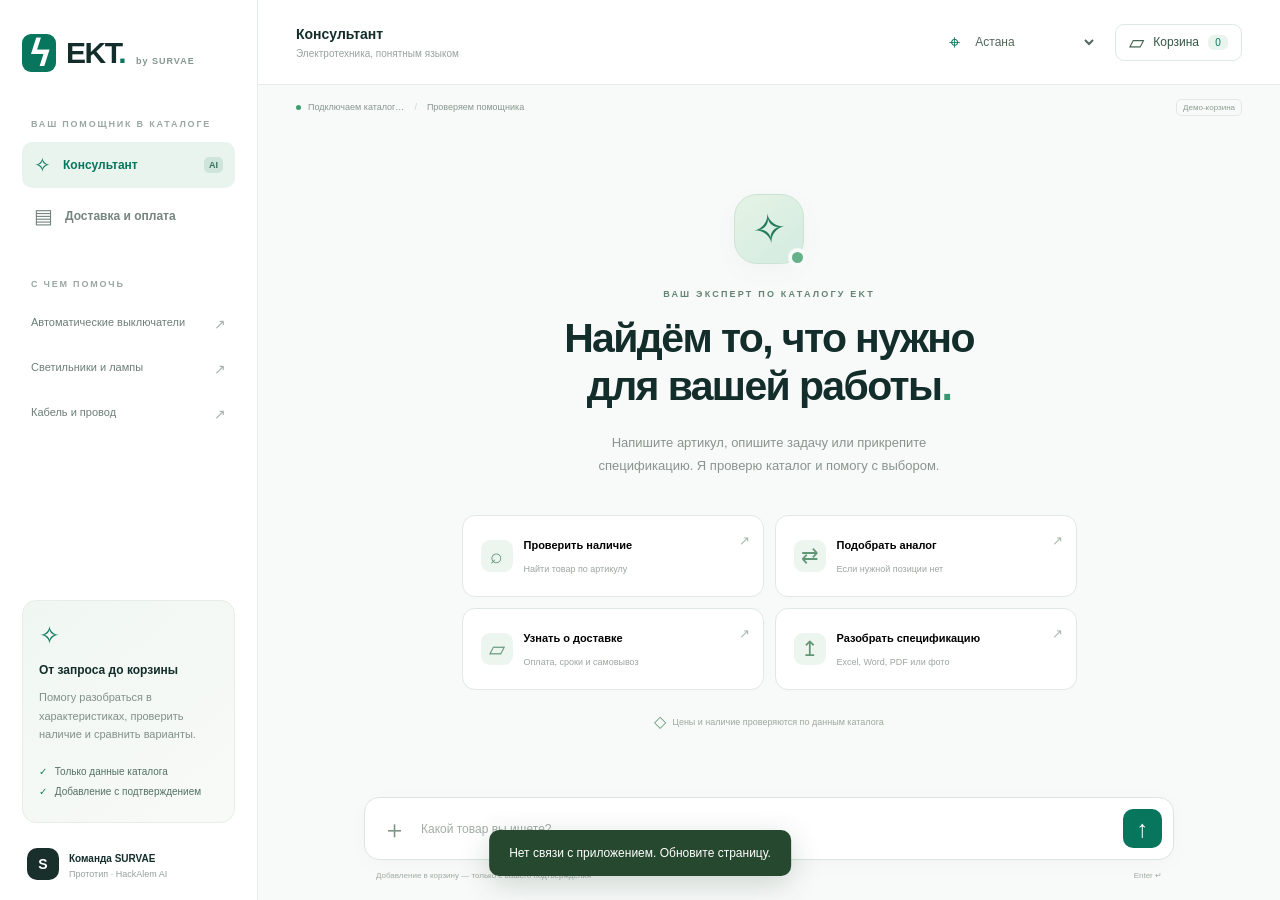
==== static/index.html @ 732bebae "Build initial EKT assistant with catalog retrieval and confirmed cart" ====
<!doctype html>
<html lang="ru">
<head><meta charset="utf-8"><meta name="viewport" content="width=device-width,initial-scale=1"><title>EKT Ассистент · SURVAE</title><link rel="stylesheet" href="/static/style.css"><link rel="icon" href="/static/favicon.svg" type="image/svg+xml"></head>
<body>
<aside class="sidebar">
  <a class="brand" href="/" aria-label="EKT Ассистент, главная"><span class="brand-icon">ϟ</span><span>EKT<span class="brand-dot">.</span></span><span class="brand-by">by SURVAE</span></a>
  <div class="sidebar-label">ВАШ ПОМОЩНИК В КАТАЛОГЕ</div>
  <button class="nav-item active" id="new-chat"><span class="nav-icon">✧</span>Консультант<span class="nav-badge">AI</span></button>
  <button class="nav-item" data-prompt="Какие условия доставки?"><span class="nav-icon">▤</span>Доставка и оплата</button>
  <div class="sidebar-label second-label">С ЧЕМ ПОМОЧЬ</div>
  <button class="side-prompt" data-prompt="Помоги подобрать автоматический выключатель">Автоматические выключатели <span>↗</span></button>
  <button class="side-prompt" data-prompt="Нужна светодиодная лампа">Светильники и лампы <span>↗</span></button>
  <button class="side-prompt" data-prompt="Нужен медный кабель">Кабель и провод <span>↗</span></button>
  <div class="assurance"><span class="small-spark">✧</span><h3>От запроса до корзины</h3><p>Помогу разобраться в характеристиках, проверить наличие и сравнить варианты.</p><div class="assurance-line"><span>✓</span> Только данные каталога</div><div class="assurance-line"><span>✓</span> Добавление с подтверждением</div></div>
  <div class="sidebar-bottom"><span class="team-mark">S</span><div><strong>Команда SURVAE</strong><small>Прототип · HackAlem AI</small></div></div>
</aside>
<main class="workspace">
  <header class="topbar"><div class="page-title"><span class="mobile-logo">ϟ</span><span>Консультант <small>Электротехника, понятным языком</small></span></div><div class="top-actions"><label class="city-select"><span aria-hidden="true">⌖</span><select id="city" aria-label="Город наличия"><option>Астана</option><option>Алматы</option><option>Шымкент</option><option>Караганда</option><option>Атырау</option><option>Актау</option><option>Тараз</option><option>Усть-Каменогорск</option><option>Талдыкорган</option></select></label><button id="open-cart" class="cart-button"><span aria-hidden="true">▱</span><span class="cart-label">Корзина</span><span id="cart-count">0</span></button></div></header>
  <div class="connection-bar"><div><i id="status-dot"></i><span id="catalog-status">Подключаем каталог…</span><span class="bar-divider">/</span><span id="ai-status">Проверяем помощника</span></div><a href="/setup" id="setup-link" hidden>Подключить AI ↗</a><span class="demo-cart-label">Демо-корзина</span></div>
  <section id="conversation" class="conversation" aria-label="Диалог с консультантом" aria-live="polite">
    <div id="welcome" class="welcome">
      <div class="hero-symbol"><span>✧</span><i></i></div>
      <div class="eyebrow">ВАШ ЭКСПЕРТ ПО КАТАЛОГУ EKT</div>
      <h1>Найдём то, что нужно<br>для вашей работы<span>.</span></h1>
      <p class="hero-subtitle">Напишите артикул, опишите задачу или прикрепите<br class="desktop-br"> спецификацию. Я проверю каталог и помогу с выбором.</p>
      <div class="suggestions">
        <button data-suggestion="stock"><span class="tile-icon">⌕</span><strong>Проверить наличие</strong><small id="stock-example">Найти товар по артикулу</small><span class="tile-arrow">↗</span></button>
        <button data-suggestion="analog"><span class="tile-icon">⇄</span><strong>Подобрать аналог</strong><small>Если нужной позиции нет</small><span class="tile-arrow">↗</span></button>
        <button data-prompt="Какие условия доставки в Астану?"><span class="tile-icon">▱</span><strong>Узнать о доставке</strong><small>Оплата, сроки и самовывоз</small><span class="tile-arrow">↗</span></button>
        <button id="upload-tile"><span class="tile-icon">↥</span><strong>Разобрать спецификацию</strong><small>Excel, Word, PDF или фото</small><span class="tile-arrow">↗</span></button>
      </div>
      <div class="welcome-foot"><span class="tiny-shield">◇</span> Цены и наличие проверяются по данным каталога</div>
    </div>
    <div id="messages" class="messages"></div>
  </section>
  <footer class="composer-area"><div id="attachment-pill" class="attachment-pill" hidden></div><form id="chat-form" class="composer"><button type="button" id="attach-button" class="attach-button" aria-label="Прикрепить файл">＋</button><textarea id="message-input" rows="1" placeholder="Какой товар вы ищете?" aria-label="Ваш вопрос" maxlength="4000"></textarea><button type="submit" id="send-button" class="send-button" aria-label="Отправить сообщение">↑</button></form><div class="composer-note"><span>Добавление в корзину — только с вашего подтверждения</span><span>Enter ↵</span></div><input type="file" id="file-input" accept=".pdf,.docx,.xlsx,.xls,.jpg,.jpeg,.png,.txt,.csv" hidden></footer>
</main>
<div class="drawer-backdrop" id="drawer-backdrop" hidden></div>
<aside id="cart-drawer" class="cart-drawer" role="dialog" aria-modal="true" aria-labelledby="cart-title" hidden><div class="drawer-header"><div><span class="eyebrow">ВАШ ВЫБОР</span><h2 id="cart-title">Корзина</h2></div><button id="close-cart" class="icon-button" aria-label="Закрыть корзину">×</button></div><div class="cart-notice">Демонстрационная корзина · заказы на ekt.kz не оформляются</div><div id="cart-items" class="cart-items"></div><div class="cart-bottom"><div class="cart-total"><span>Итого</span><strong id="cart-total">0 ₸</strong></div><p>Наличие и цена повторно проверяются при добавлении.</p><button id="clear-cart" class="secondary-button">Очистить корзину</button><a href="/cart" class="cart-permalink">Прямая ссылка на эту корзину ↗</a></div></aside>
<div id="toast" class="toast" role="status" hidden></div>
<script src="/static/app.js" defer></script>
</body></html>
---- static/style.css ----
@import url('/static/base.css');
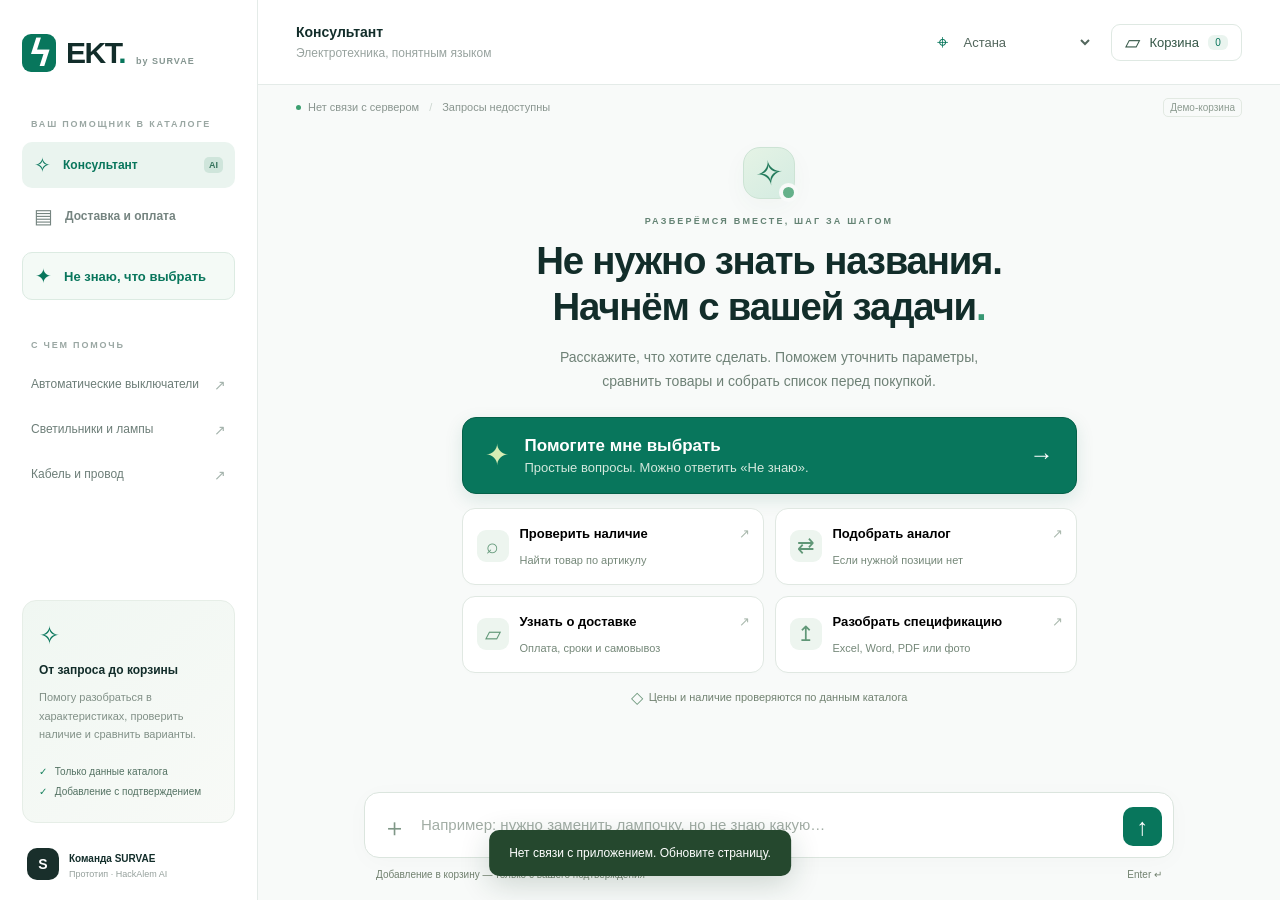
==== commit b38dd2d2: "feat(frontend): expose beginner selection and shortlist controls" ====
--- a/static/index.html
+++ b/static/index.html
@@ -7,7 +7,7 @@
   <div class="sidebar-label">ВАШ ПОМОЩНИК В КАТАЛОГЕ</div>
   <button class="nav-item active" id="new-chat"><span class="nav-icon">✧</span>Консультант<span class="nav-badge">AI</span></button>
   <button class="nav-item" data-prompt="Какие условия доставки?"><span class="nav-icon">▤</span>Доставка и оплата</button>
-  <div class="sidebar-label second-label">С ЧЕМ ПОМОЧЬ</div>
+  <button class="nav-item beginner-nav" data-start-guide><span class="nav-icon">✦</span>Не знаю, что выбрать</button><div class="sidebar-label second-label">С ЧЕМ ПОМОЧЬ</div>
   <button class="side-prompt" data-prompt="Помоги подобрать автоматический выключатель">Автоматические выключатели <span>↗</span></button>
   <button class="side-prompt" data-prompt="Нужна светодиодная лампа">Светильники и лампы <span>↗</span></button>
   <button class="side-prompt" data-prompt="Нужен медный кабель">Кабель и провод <span>↗</span></button>
@@ -20,10 +20,10 @@
   <section id="conversation" class="conversation" aria-label="Диалог с консультантом" aria-live="polite">
     <div id="welcome" class="welcome">
       <div class="hero-symbol"><span>✧</span><i></i></div>
-      <div class="eyebrow">ВАШ ЭКСПЕРТ ПО КАТАЛОГУ EKT</div>
-      <h1>Найдём то, что нужно<br>для вашей работы<span>.</span></h1>
-      <p class="hero-subtitle">Напишите артикул, опишите задачу или прикрепите<br class="desktop-br"> спецификацию. Я проверю каталог и помогу с выбором.</p>
-      <div class="suggestions">
+      <div class="eyebrow">РАЗБЕРЁМСЯ ВМЕСТЕ, ШАГ ЗА ШАГОМ</div>
+      <h1>Не нужно знать названия.<br>Начнём с вашей задачи<span>.</span></h1>
+      <p class="hero-subtitle">Расскажите, что хотите сделать. Поможем уточнить параметры,<br class="desktop-br"> сравнить товары и собрать список перед покупкой.</p>
+      <button class="beginner-hero" data-start-guide><span>✦</span><span><strong>Помогите мне выбрать</strong><small>Простые вопросы. Можно ответить «Не знаю».</small></span><b>→</b></button><div class="suggestions">
         <button data-suggestion="stock"><span class="tile-icon">⌕</span><strong>Проверить наличие</strong><small id="stock-example">Найти товар по артикулу</small><span class="tile-arrow">↗</span></button>
         <button data-suggestion="analog"><span class="tile-icon">⇄</span><strong>Подобрать аналог</strong><small>Если нужной позиции нет</small><span class="tile-arrow">↗</span></button>
         <button data-prompt="Какие условия доставки в Астану?"><span class="tile-icon">▱</span><strong>Узнать о доставке</strong><small>Оплата, сроки и самовывоз</small><span class="tile-arrow">↗</span></button>
@@ -33,10 +33,10 @@
     </div>
     <div id="messages" class="messages"></div>
   </section>
-  <footer class="composer-area"><div id="attachment-pill" class="attachment-pill" hidden></div><form id="chat-form" class="composer"><button type="button" id="attach-button" class="attach-button" aria-label="Прикрепить файл">＋</button><textarea id="message-input" rows="1" placeholder="Какой товар вы ищете?" aria-label="Ваш вопрос" maxlength="4000"></textarea><button type="submit" id="send-button" class="send-button" aria-label="Отправить сообщение">↑</button></form><div class="composer-note"><span>Добавление в корзину — только с вашего подтверждения</span><span>Enter ↵</span></div><input type="file" id="file-input" accept=".pdf,.docx,.xlsx,.xls,.jpg,.jpeg,.png,.txt,.csv" hidden></footer>
+  <footer class="composer-area"><section id="selection-bar" class="selection-bar" hidden aria-label="Ваш список покупок"><button id="show-selection" type="button"><span>Ваш список</span><strong id="selection-count">0 позиций</strong></button><span id="selection-total"></span><button id="prepare-selection" class="primary-button" type="button">Проверить набор →</button></section><div id="attachment-pill" class="attachment-pill" hidden></div><form id="chat-form" class="composer"><button type="button" id="attach-button" class="attach-button" aria-label="Прикрепить файл">＋</button><textarea id="message-input" rows="1" placeholder="Например: нужно заменить лампочку, но не знаю какую…" aria-label="Ваш вопрос" maxlength="4000"></textarea><button type="submit" id="send-button" class="send-button" aria-label="Отправить сообщение">↑</button></form><div class="composer-note"><span>Добавление в корзину — только с вашего подтверждения</span><span>Enter ↵</span></div><input type="file" id="file-input" accept=".pdf,.docx,.xlsx,.xls,.jpg,.jpeg,.png,.txt,.csv" hidden></footer>
 </main>
 <div class="drawer-backdrop" id="drawer-backdrop" hidden></div>
 <aside id="cart-drawer" class="cart-drawer" role="dialog" aria-modal="true" aria-labelledby="cart-title" hidden><div class="drawer-header"><div><span class="eyebrow">ВАШ ВЫБОР</span><h2 id="cart-title">Корзина</h2></div><button id="close-cart" class="icon-button" aria-label="Закрыть корзину">×</button></div><div class="cart-notice">Демонстрационная корзина · заказы на ekt.kz не оформляются</div><div id="cart-items" class="cart-items"></div><div class="cart-bottom"><div class="cart-total"><span>Итого</span><strong id="cart-total">0 ₸</strong></div><p>Наличие и цена повторно проверяются при добавлении.</p><button id="clear-cart" class="secondary-button">Очистить корзину</button><a href="/cart" class="cart-permalink">Прямая ссылка на эту корзину ↗</a></div></aside>
-<div id="toast" class="toast" role="status" hidden></div>
-<script src="/static/app.js" defer></script>
+<dialog id="selection-dialog" aria-labelledby="selection-title"><div class="selection-heading"><div><span class="eyebrow">ЕЩЁ НЕ В КОРЗИНЕ</span><h2 id="selection-title">Ваш список покупок</h2></div><button type="button" id="close-selection" class="icon-button" aria-label="Закрыть список">×</button></div><p>Измените количество или уберите лишнее. Цены и остатки проверит сервер перед подтверждением.</p><div id="selection-items"></div><button id="prepare-selection-dialog" type="button" class="primary-button">Проверить весь набор</button></dialog><div id="toast" class="toast" role="status" hidden></div>
+<script src="/static/app.js" defer></script><script src="/static/guide.js" defer></script>
 </body></html>
--- a/static/style.css
+++ b/static/style.css
@@ -1 +1,27 @@
 @import url('/static/base.css');
+/* Keep the four entry points visible on typical laptop screens. */
+@media (min-width: 801px) and (max-height: 780px) {
+  .welcome { margin-top: 10px; }
+  .hero-symbol { width: 50px; height: 50px; border-radius: 17px; margin-bottom: 15px; }
+  .hero-symbol span { font-size: 32px; }
+  .welcome h1 { font-size: 34px; margin: 12px 0 14px; }
+  .suggestions { margin: 20px auto 14px; }
+  .suggestions button { min-height: 70px; padding: 14px 18px; }
+  .sidebar { padding-top: 26px; }
+  .sidebar-label { margin-top: 30px; }
+  .assurance { padding: 13px 15px; }
+  .assurance p { margin-bottom: 10px; }
+  .sidebar-bottom { margin-top: 15px; }
+}
+
+/* Frontend-only: clearer entry point, readable chat and a reviewable shopping list. */
+:root{--muted:#60746c;--green:#08765c}
+.beginner-nav{border:1px solid #dcebe2;color:var(--green);margin-top:8px;background:#f4faf6;font-size:13px}
+.welcome{margin-top:18px}.hero-symbol{width:52px;height:52px;border-radius:17px;margin-bottom:17px}.hero-symbol span{font-size:34px}.welcome h1{font-size:clamp(28px,3vw,39px);line-height:1.2;letter-spacing:-1.2px;margin:12px 0 16px}.hero-subtitle{font-size:14px;color:#6e8176;line-height:1.7}
+.beginner-hero{display:flex;align-items:center;gap:16px;width:100%;max-width:615px;margin:23px auto 0;background:#08765c;color:white;border:1px solid #056149;border-radius:14px;padding:18px 22px;text-align:left;box-shadow:0 6px 18px #0c6a5020}.beginner-hero:hover{background:#065e49}.beginner-hero>span:first-child{font-size:29px;color:#d8edb4}.beginner-hero strong{display:block;font-size:17px;font-weight:650}.beginner-hero small{display:block;font-size:13px;color:#d4e8dd;margin-top:4px}.beginner-hero b{margin-left:auto;font-size:24px;font-weight:400}.suggestions{margin:14px auto 15px}.suggestions button{min-height:77px;padding:14px}.suggestions strong{font-size:13px}.suggestions small{font-size:11px;color:#758879}.welcome-foot{font-size:11px;color:#718271}
+.connection-bar{font-size:11px}.demo-cart-label{font-size:10px}.connection-bar a{font-size:11px}.side-prompt{font-size:12px}.page-title small{font-size:12px}.city-select select{font-size:13px}.cart-button{font-size:13px}.composer textarea{font-size:15px}.composer-note{font-size:10px;color:#71816f}.assistant-label{font-size:12px}.message-text,.user-bubble{font-size:15px;line-height:1.75}.engine-note{font-size:12px;line-height:1.6}.sku{font-size:11px}.product-card h3{font-size:14px;line-height:1.5}.product-attributes{font-size:12px}.attribute-row span{color:#6c7c69}.stock-line{font-size:12px;line-height:1.5}.card-warning,.card-reason{font-size:12px}.card-links a,.certificate-missing{font-size:11px}.price small{font-size:10px}.qty{width:66px;font-size:14px;min-height:39px}.add-button{font-size:12px;min-height:39px}.product-footer{flex-wrap:wrap}.price{font-size:21px}.product-add{margin-left:auto}.proposal h3{font-size:17px}.proposal-line{font-size:14px}.proposal-total{font-size:16px}.proposal-city,.proposal-note{font-size:12px}.primary-button,.secondary-button{font-size:14px;min-height:42px}.section-caption{font-size:14px}.cart-link{font-size:14px}.sources{font-size:12px;flex-wrap:wrap}.error-message{font-size:14px}.cart-line h3{font-size:15px}.cart-line-details{font-size:14px}.cart-notice,.cart-bottom>p,.cart-permalink{font-size:12px}.remove-item{font-size:12px;padding:10px;min-height:36px}.thinking{font-size:14px}
+.guide-message{background:white;border:1px solid #dce8e0;border-radius:16px;padding:23px;box-shadow:0 3px 14px #17372d03}.guide-message>.message-text:empty{display:none}.guide-progress{font-size:11px;letter-spacing:1.2px;color:#738d7c;margin:13px 0}.guide-title{font-size:24px;line-height:1.3;letter-spacing:-.5px;margin:10px 0}.guide-description{font-size:14px;line-height:1.7;color:#6e8275;margin:8px 0 18px}.guide-choices,.response-actions{display:flex;flex-wrap:wrap;gap:9px;margin-top:16px}.guide-choice{border:1px solid #d0e3d6;border-radius:9px;background:#f3f8f4;color:#275f43;padding:11px 15px;font-size:14px;line-height:1.5;text-align:left;min-height:44px}.guide-choice:hover{background:#e4f1e7;border-color:#8abc9d}.guide-choice:disabled{opacity:.55}.guide-start-options{display:grid;grid-template-columns:1fr 1fr;gap:10px;margin-top:16px}.guide-note{font-size:12px;line-height:1.7;color:#6b8070;background:#f0f6f1;border-radius:8px;padding:12px;margin-top:14px}.guide-input-label{display:block;font-size:14px;font-weight:600;margin:16px 0}.guide-number{display:block;width:180px;max-width:100%;padding:12px;margin-top:8px;font-size:18px;color:var(--dark);background:white;border:1px solid #adcbbb;border-radius:9px}.guide-message>.guide-choice{margin:10px 8px 0 0}.response-actions .guide-choice{font-size:12px;min-height:36px;padding:8px 11px}
+.selection-bar{max-width:810px;display:flex;align-items:center;gap:15px;margin:0 auto 10px;padding:10px 13px;background:#e6f1e9;border:1px solid #c3dbca;border-radius:12px}.selection-bar>#show-selection{background:none;border:0;text-align:left;color:#2c6949}.selection-bar>#show-selection span{font-size:11px;display:block}.selection-bar>#show-selection strong{font-size:14px}.selection-bar>#selection-total{font-size:17px;font-weight:650;margin-left:auto;white-space:nowrap}.selection-bar>.primary-button{font-size:12px;min-height:38px}.selection-heading{display:flex;align-items:center;justify-content:space-between;gap:15px}.selection-heading h2{font-size:25px;margin:9px 0}.selection-item{padding:17px 0;border-top:1px solid #e0e9e2}.selection-item strong{font-size:15px}.selection-detail{font-size:12px;color:#6b8171;line-height:1.6}.selection-item .remove-item{margin-left:10px}#selection-dialog{border:1px solid #d7e5db;border-radius:18px;padding:28px;width:min(560px,calc(100% - 28px));max-height:85dvh;color:var(--dark)}#selection-dialog::backdrop{background:#102a2866;backdrop-filter:blur(3px)}#selection-dialog>p{font-size:14px;line-height:1.7;color:#6e8275}#selection-dialog>.primary-button{width:100%;margin-top:16px}#selection-items{max-height:48dvh;overflow:auto}
+@media(min-width:801px) and (max-height:780px){.welcome{margin-top:6px}.hero-symbol{display:none}.welcome h1{font-size:32px}.beginner-hero{padding:13px 18px;margin-top:15px}.suggestions{margin-top:12px}.suggestions button{min-height:67px}.sidebar-label{margin-top:28px}.assurance{padding:12px}.assurance h3{margin-top:6px}}
+@media(max-width:800px){.guide-start-options{grid-template-columns:1fr 1fr}.hero-symbol{margin-bottom:15px}.welcome{margin-top:18px}.welcome h1{font-size:32px}.composer textarea{font-size:16px}}
+@media(max-width:520px){.beginner-hero{padding:15px;margin-top:20px;gap:10px}.beginner-hero strong{font-size:16px}.beginner-hero small{font-size:12px}.welcome h1{font-size:29px}.hero-subtitle{font-size:14px}.suggestions button{min-height:119px;padding:12px}.suggestions strong{font-size:12px}.suggestions small{font-size:11px}.connection-bar{font-size:10px}.page-title small{font-size:10px}.city-select select{font-size:12px}.guide-message{padding:18px}.guide-title{font-size:22px}.guide-start-options{grid-template-columns:1fr}.guide-choice{width:100%;font-size:14px}.response-actions .guide-choice{width:auto}.selection-bar{gap:7px;padding:9px}.selection-bar>#selection-total{font-size:14px}.selection-bar>.primary-button{font-size:11px;padding:8px}.selection-bar>#show-selection strong{font-size:12px}.product-footer{flex-wrap:wrap}.message-text,.user-bubble{font-size:15px}.product-card h3{font-size:14px}.composer-note{font-size:9px}.product-add{gap:8px}.proposal-line{flex-direction:column;gap:3px}.proposal-line span:first-child{max-width:100%}.welcome-foot{font-size:10px}#selection-dialog{padding:20px}}
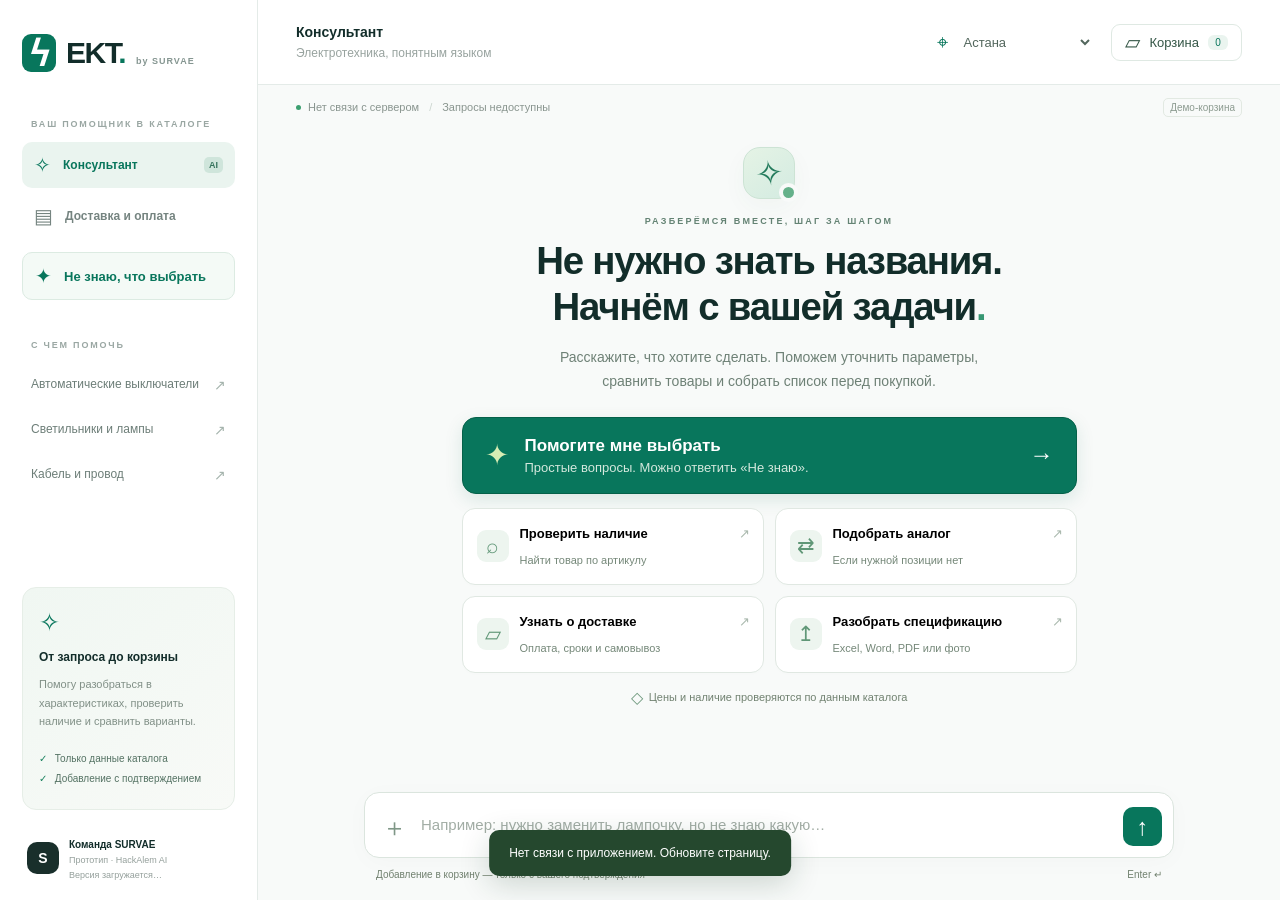
==== commit 23f90209: "Integrate backend and guided frontend; verify shared team workflow" ====
--- a/static/index.html
+++ b/static/index.html
@@ -1,6 +1,6 @@
 <!doctype html>
 <html lang="ru">
-<head><meta charset="utf-8"><meta name="viewport" content="width=device-width,initial-scale=1"><title>EKT Ассистент · SURVAE</title><link rel="stylesheet" href="/static/style.css"><link rel="icon" href="/static/favicon.svg" type="image/svg+xml"></head>
+<head><meta charset="utf-8"><meta name="viewport" content="width=device-width,initial-scale=1"><title>EKT Ассистент · SURVAE</title><link rel="stylesheet" href="/static/style.css"><link rel="stylesheet" href="/static/integration.css"><link rel="icon" href="/static/favicon.svg" type="image/svg+xml"></head>
 <body>
 <aside class="sidebar">
   <a class="brand" href="/" aria-label="EKT Ассистент, главная"><span class="brand-icon">ϟ</span><span>EKT<span class="brand-dot">.</span></span><span class="brand-by">by SURVAE</span></a>
@@ -12,7 +12,7 @@
   <button class="side-prompt" data-prompt="Нужна светодиодная лампа">Светильники и лампы <span>↗</span></button>
   <button class="side-prompt" data-prompt="Нужен медный кабель">Кабель и провод <span>↗</span></button>
   <div class="assurance"><span class="small-spark">✧</span><h3>От запроса до корзины</h3><p>Помогу разобраться в характеристиках, проверить наличие и сравнить варианты.</p><div class="assurance-line"><span>✓</span> Только данные каталога</div><div class="assurance-line"><span>✓</span> Добавление с подтверждением</div></div>
-  <div class="sidebar-bottom"><span class="team-mark">S</span><div><strong>Команда SURVAE</strong><small>Прототип · HackAlem AI</small></div></div>
+  <div class="sidebar-bottom"><span class="team-mark">S</span><div><strong>Команда SURVAE</strong><small>Прототип · HackAlem AI</small><small id="build-version">Версия загружается…</small></div></div>
 </aside>
 <main class="workspace">
   <header class="topbar"><div class="page-title"><span class="mobile-logo">ϟ</span><span>Консультант <small>Электротехника, понятным языком</small></span></div><div class="top-actions"><label class="city-select"><span aria-hidden="true">⌖</span><select id="city" aria-label="Город наличия"><option>Астана</option><option>Алматы</option><option>Шымкент</option><option>Караганда</option><option>Атырау</option><option>Актау</option><option>Тараз</option><option>Усть-Каменогорск</option><option>Талдыкорган</option></select></label><button id="open-cart" class="cart-button"><span aria-hidden="true">▱</span><span class="cart-label">Корзина</span><span id="cart-count">0</span></button></div></header>
--- a/static/integration.css
+++ b/static/integration.css
@@ -0,0 +1,8 @@
+.kit-summary { margin: 18px 0; padding: 18px; border: 1px solid #d7e5db; border-radius: 14px; background: #f6faf7; overflow-wrap: anywhere; }
+.kit-summary h3 { margin: 0 0 12px; font-size: 17px; }
+.kit-purpose { padding: 10px 0; border-bottom: 1px solid #e0e9e2; }
+.kit-purpose strong { font-size: 14px; }
+.kit-purpose p, .kit-check { margin: 7px 0; font-size: 13px; line-height: 1.6; }
+.kit-check { color: #28633c; }
+.server-choices { margin: 16px 0; }
+#build-version { display: block; margin-top: 5px; font-variant-numeric: tabular-nums; }
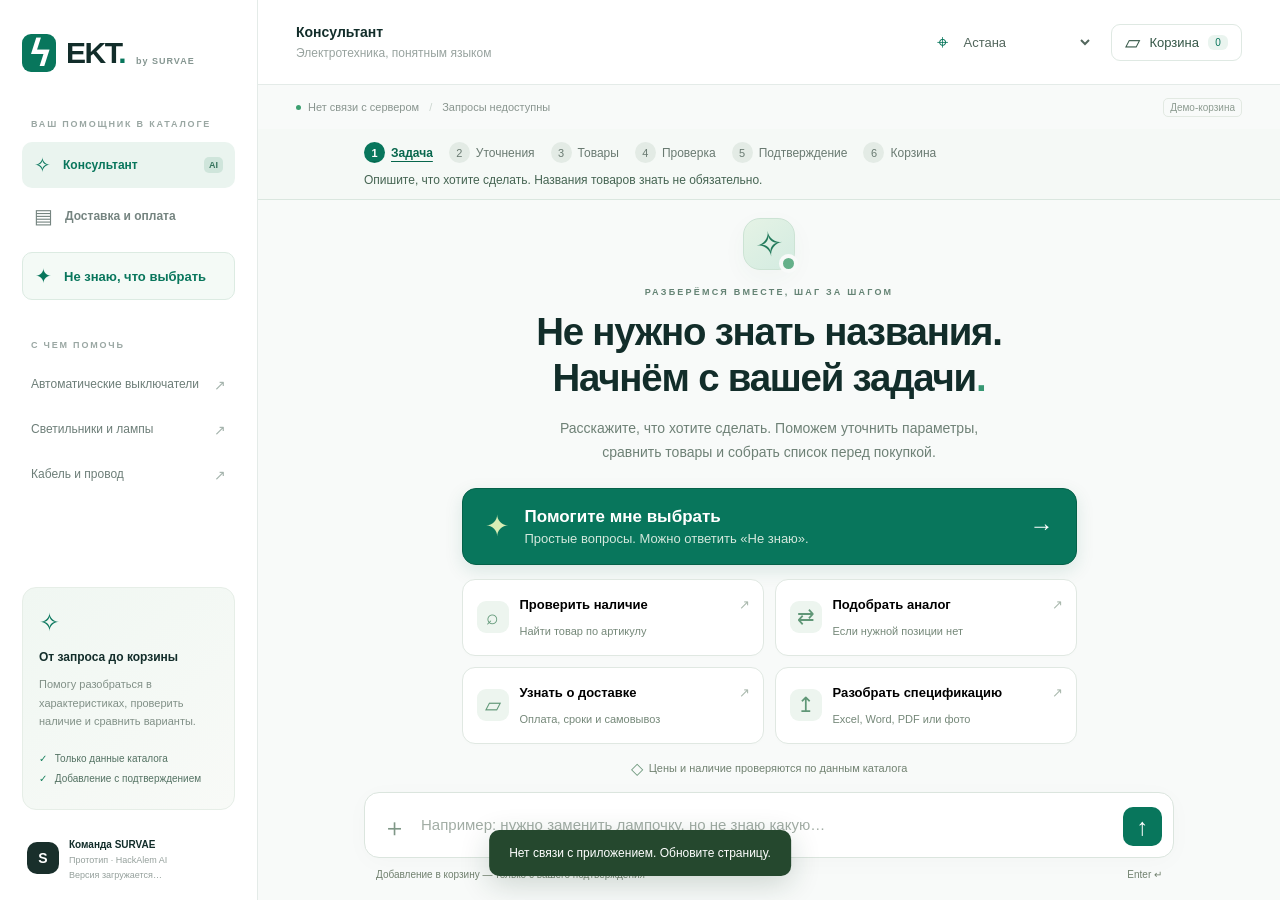
==== commit 4d7d2779: "feat(frontend): guide novice shopping and protect proposal confirmation" ====
--- a/static/index.html
+++ b/static/index.html
@@ -16,7 +16,8 @@
 </aside>
 <main class="workspace">
   <header class="topbar"><div class="page-title"><span class="mobile-logo">ϟ</span><span>Консультант <small>Электротехника, понятным языком</small></span></div><div class="top-actions"><label class="city-select"><span aria-hidden="true">⌖</span><select id="city" aria-label="Город наличия"><option>Астана</option><option>Алматы</option><option>Шымкент</option><option>Караганда</option><option>Атырау</option><option>Актау</option><option>Тараз</option><option>Усть-Каменогорск</option><option>Талдыкорган</option></select></label><button id="open-cart" class="cart-button"><span aria-hidden="true">▱</span><span class="cart-label">Корзина</span><span id="cart-count">0</span></button></div></header>
-  <div class="connection-bar"><div><i id="status-dot"></i><span id="catalog-status">Подключаем каталог…</span><span class="bar-divider">/</span><span id="ai-status">Проверяем помощника</span></div><a href="/setup" id="setup-link" hidden>Подключить AI ↗</a><span class="demo-cart-label">Демо-корзина</span></div>
+  <div class="connection-bar"><div><i id="status-dot"></i><span id="catalog-status">Подключаем каталог…</span><span class="bar-divider">/</span><span id="ai-status">Проверяем помощника</span></div><a href="/setup" id="setup-link" hidden>Подключить AI ↗</a><span class="demo-cart-label">Демо-корзина</span><span id="mobile-build-version" class="mobile-build-version"></span></div>
+  <section class="shopping-flow" aria-label="Путь к покупке"><ol id="flow-steps"></ol><p id="flow-hint" role="status">Опишите, что хотите сделать. Названия товаров знать не обязательно.</p></section>
   <section id="conversation" class="conversation" aria-label="Диалог с консультантом" aria-live="polite">
     <div id="welcome" class="welcome">
       <div class="hero-symbol"><span>✧</span><i></i></div>
@@ -38,5 +39,5 @@
 <div class="drawer-backdrop" id="drawer-backdrop" hidden></div>
 <aside id="cart-drawer" class="cart-drawer" role="dialog" aria-modal="true" aria-labelledby="cart-title" hidden><div class="drawer-header"><div><span class="eyebrow">ВАШ ВЫБОР</span><h2 id="cart-title">Корзина</h2></div><button id="close-cart" class="icon-button" aria-label="Закрыть корзину">×</button></div><div class="cart-notice">Демонстрационная корзина · заказы на ekt.kz не оформляются</div><div id="cart-items" class="cart-items"></div><div class="cart-bottom"><div class="cart-total"><span>Итого</span><strong id="cart-total">0 ₸</strong></div><p>Наличие и цена повторно проверяются при добавлении.</p><button id="clear-cart" class="secondary-button">Очистить корзину</button><a href="/cart" class="cart-permalink">Прямая ссылка на эту корзину ↗</a></div></aside>
 <dialog id="selection-dialog" aria-labelledby="selection-title"><div class="selection-heading"><div><span class="eyebrow">ЕЩЁ НЕ В КОРЗИНЕ</span><h2 id="selection-title">Ваш список покупок</h2></div><button type="button" id="close-selection" class="icon-button" aria-label="Закрыть список">×</button></div><p>Измените количество или уберите лишнее. Цены и остатки проверит сервер перед подтверждением.</p><div id="selection-items"></div><button id="prepare-selection-dialog" type="button" class="primary-button">Проверить весь набор</button></dialog><div id="toast" class="toast" role="status" hidden></div>
-<script src="/static/app.js" defer></script><script src="/static/guide.js" defer></script>
+<script src="/static/flow.js" defer></script><script src="/static/app.js" defer></script><script src="/static/guide.js" defer></script>
 </body></html>
--- a/static/style.css
+++ b/static/style.css
@@ -25,3 +25,8 @@
 @media(min-width:801px) and (max-height:780px){.welcome{margin-top:6px}.hero-symbol{display:none}.welcome h1{font-size:32px}.beginner-hero{padding:13px 18px;margin-top:15px}.suggestions{margin-top:12px}.suggestions button{min-height:67px}.sidebar-label{margin-top:28px}.assurance{padding:12px}.assurance h3{margin-top:6px}}
 @media(max-width:800px){.guide-start-options{grid-template-columns:1fr 1fr}.hero-symbol{margin-bottom:15px}.welcome{margin-top:18px}.welcome h1{font-size:32px}.composer textarea{font-size:16px}}
 @media(max-width:520px){.beginner-hero{padding:15px;margin-top:20px;gap:10px}.beginner-hero strong{font-size:16px}.beginner-hero small{font-size:12px}.welcome h1{font-size:29px}.hero-subtitle{font-size:14px}.suggestions button{min-height:119px;padding:12px}.suggestions strong{font-size:12px}.suggestions small{font-size:11px}.connection-bar{font-size:10px}.page-title small{font-size:10px}.city-select select{font-size:12px}.guide-message{padding:18px}.guide-title{font-size:22px}.guide-start-options{grid-template-columns:1fr}.guide-choice{width:100%;font-size:14px}.response-actions .guide-choice{width:auto}.selection-bar{gap:7px;padding:9px}.selection-bar>#selection-total{font-size:14px}.selection-bar>.primary-button{font-size:11px;padding:8px}.selection-bar>#show-selection strong{font-size:12px}.product-footer{flex-wrap:wrap}.message-text,.user-bubble{font-size:15px}.product-card h3{font-size:14px}.composer-note{font-size:9px}.product-add{gap:8px}.proposal-line{flex-direction:column;gap:3px}.proposal-line span:first-child{max-width:100%}.welcome-foot{font-size:10px}#selection-dialog{padding:20px}}
+/* FE-01: visible journey and review states; server remains the source of facts. */
+.shopping-flow{padding:13px 30px 10px;border-bottom:1px solid #dae7df;background:#f5f9f6;flex-shrink:0}.shopping-flow ol{display:flex;gap:16px;list-style:none;margin:0;padding:0;max-width:810px;margin-inline:auto}.shopping-flow li{display:flex;align-items:center;gap:6px;color:#697a71;font-size:12px}.shopping-flow li>span{display:grid;place-items:center;width:21px;height:21px;border-radius:50%;background:#e3ebe5;font-size:11px;flex-shrink:0}.shopping-flow li.current{font-weight:700;color:#07664c}.shopping-flow li.current>span{background:#08765c;color:#fff}.shopping-flow li.done>span{background:#d3e8da;color:#245a3d}.shopping-flow p{max-width:810px;margin:8px auto 0;font-size:12px;line-height:1.5;color:#456452}.kit-summary{border:1px solid #cbded1;border-radius:14px;padding:18px;background:#f5faf6;margin:16px 0}.kit-summary h3{margin-top:0;font-size:18px}.kit-summary h4{font-size:14px;margin-bottom:8px}.kit-purpose{padding:12px 0;border-bottom:1px solid #dce7df}.kit-purpose p,.kit-check{font-size:13px;line-height:1.6}.kit-purpose strong{font-size:14px}.error-message p{font-size:12px;line-height:1.6;margin-bottom:0}.proposal button:disabled{opacity:.55;cursor:not-allowed}.proposal-note{line-height:1.6}.product-card,.message,.kit-summary{overflow-wrap:anywhere}.shopping-flow li.current{text-decoration:underline;text-underline-offset:4px}
+@media(max-width:600px){.shopping-flow{padding:9px 16px}.shopping-flow ol{display:grid;grid-template-columns:repeat(3,minmax(0,1fr));gap:7px 5px}.shopping-flow li{font-size:10px;gap:4px}.shopping-flow li>span{width:18px;height:18px}.shopping-flow p{font-size:11px}.kit-summary{padding:14px}.proposal-buttons{flex-direction:column}.proposal-buttons button{width:100%}.connection-bar{flex-wrap:wrap;height:auto;min-height:34px;gap:4px}.connection-bar>div{flex-wrap:wrap}.composer-note span:last-child{display:none}}
+
+.mobile-build-version{display:none}@media(max-width:800px){.mobile-build-version{display:inline;font-size:10px;color:#60746c}}
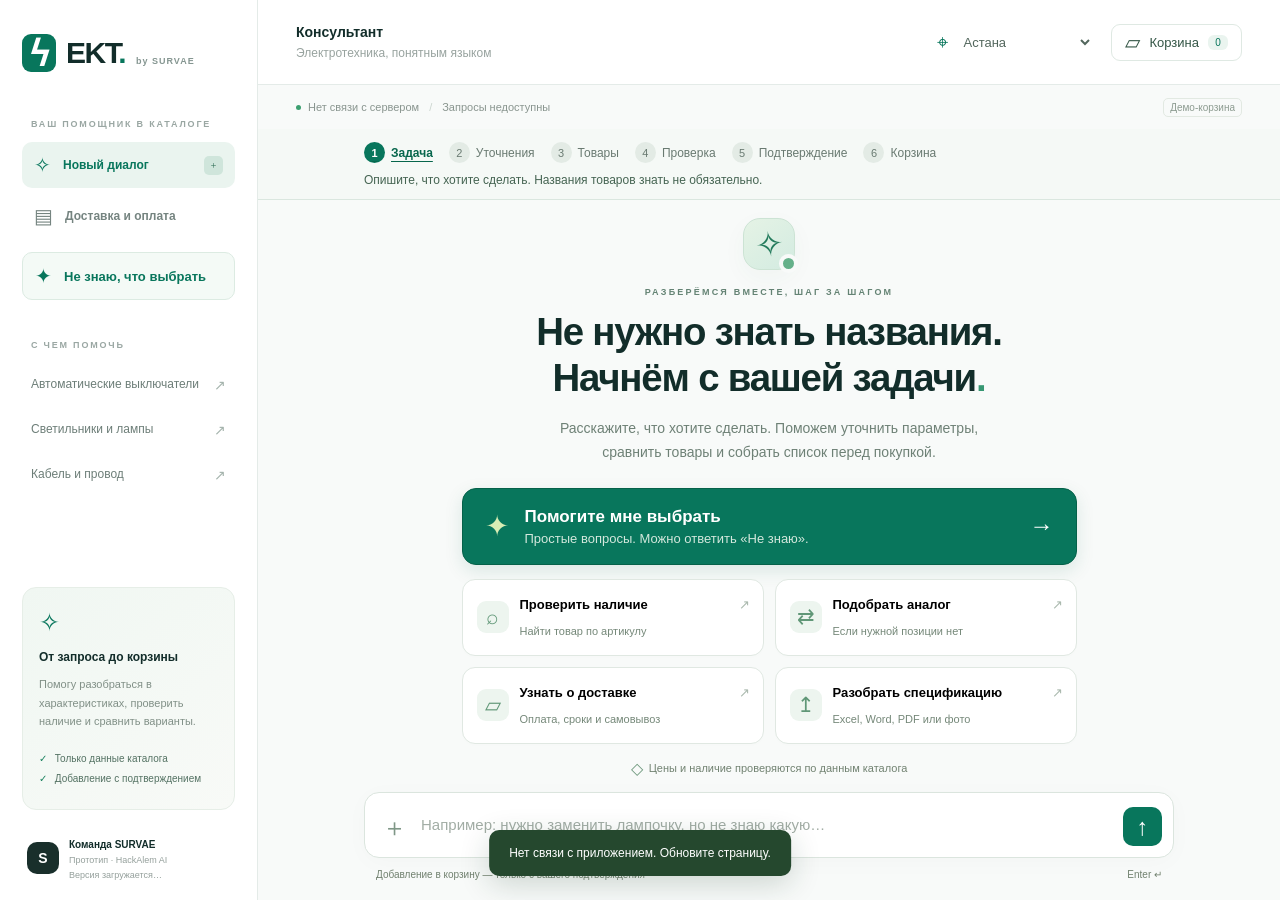
==== commit 37c59014: "fix(frontend): explicitly switch task before reusing kit context" ====
--- a/static/index.html
+++ b/static/index.html
@@ -5,7 +5,7 @@
 <aside class="sidebar">
   <a class="brand" href="/" aria-label="EKT Ассистент, главная"><span class="brand-icon">ϟ</span><span>EKT<span class="brand-dot">.</span></span><span class="brand-by">by SURVAE</span></a>
   <div class="sidebar-label">ВАШ ПОМОЩНИК В КАТАЛОГЕ</div>
-  <button class="nav-item active" id="new-chat"><span class="nav-icon">✧</span>Консультант<span class="nav-badge">AI</span></button>
+  <button class="nav-item active" id="new-chat"><span class="nav-icon">✧</span>Новый диалог<span class="nav-badge">＋</span></button>
   <button class="nav-item" data-prompt="Какие условия доставки?"><span class="nav-icon">▤</span>Доставка и оплата</button>
   <button class="nav-item beginner-nav" data-start-guide><span class="nav-icon">✦</span>Не знаю, что выбрать</button><div class="sidebar-label second-label">С ЧЕМ ПОМОЧЬ</div>
   <button class="side-prompt" data-prompt="Помоги подобрать автоматический выключатель">Автоматические выключатели <span>↗</span></button>
@@ -38,6 +38,7 @@
 </main>
 <div class="drawer-backdrop" id="drawer-backdrop" hidden></div>
 <aside id="cart-drawer" class="cart-drawer" role="dialog" aria-modal="true" aria-labelledby="cart-title" hidden><div class="drawer-header"><div><span class="eyebrow">ВАШ ВЫБОР</span><h2 id="cart-title">Корзина</h2></div><button id="close-cart" class="icon-button" aria-label="Закрыть корзину">×</button></div><div class="cart-notice">Демонстрационная корзина · заказы на ekt.kz не оформляются</div><div id="cart-items" class="cart-items"></div><div class="cart-bottom"><div class="cart-total"><span>Итого</span><strong id="cart-total">0 ₸</strong></div><p>Наличие и цена повторно проверяются при добавлении.</p><button id="clear-cart" class="secondary-button">Очистить корзину</button><a href="/cart" class="cart-permalink">Прямая ссылка на эту корзину ↗</a></div></aside>
+<dialog id="context-dialog" aria-labelledby="context-title"><h2 id="context-title">Это новая задача?</h2><p>Сейчас подбираем комплект. Укажите, как использовать ваше сообщение:</p><blockquote id="context-message"></blockquote><button id="context-new" class="primary-button" type="button">Новая задача — начать другой подбор</button><button id="context-continue" class="secondary-button" type="button">Это ответ на уточнение комплекта</button><button id="context-cancel" class="secondary-button" type="button">Вернуться к сообщению</button><p>При новой задаче старый подбор сбросится. Корзина и список покупок сохранятся.</p></dialog>
 <dialog id="selection-dialog" aria-labelledby="selection-title"><div class="selection-heading"><div><span class="eyebrow">ЕЩЁ НЕ В КОРЗИНЕ</span><h2 id="selection-title">Ваш список покупок</h2></div><button type="button" id="close-selection" class="icon-button" aria-label="Закрыть список">×</button></div><p>Измените количество или уберите лишнее. Цены и остатки проверит сервер перед подтверждением.</p><div id="selection-items"></div><button id="prepare-selection-dialog" type="button" class="primary-button">Проверить весь набор</button></dialog><div id="toast" class="toast" role="status" hidden></div>
 <script src="/static/flow.js" defer></script><script src="/static/app.js" defer></script><script src="/static/guide.js" defer></script>
 </body></html>
--- a/static/style.css
+++ b/static/style.css
@@ -30,3 +30,5 @@
 @media(max-width:600px){.shopping-flow{padding:9px 16px}.shopping-flow ol{display:grid;grid-template-columns:repeat(3,minmax(0,1fr));gap:7px 5px}.shopping-flow li{font-size:10px;gap:4px}.shopping-flow li>span{width:18px;height:18px}.shopping-flow p{font-size:11px}.kit-summary{padding:14px}.proposal-buttons{flex-direction:column}.proposal-buttons button{width:100%}.connection-bar{flex-wrap:wrap;height:auto;min-height:34px;gap:4px}.connection-bar>div{flex-wrap:wrap}.composer-note span:last-child{display:none}}
 
 .mobile-build-version{display:none}@media(max-width:800px){.mobile-build-version{display:inline;font-size:10px;color:#60746c}}
+
+#context-dialog{border:1px solid #cbded1;border-radius:16px;padding:24px;width:min(500px,calc(100% - 28px));max-height:85dvh;overflow:auto;color:#244336}#context-dialog::backdrop{background:#102a2866}#context-dialog p{font-size:14px;line-height:1.6}#context-dialog blockquote{margin:16px 0;padding:12px;background:#f0f6f1;overflow-wrap:anywhere;white-space:pre-wrap;max-height:20vh;overflow:auto}#context-dialog button{display:block;width:100%;margin-top:10px}
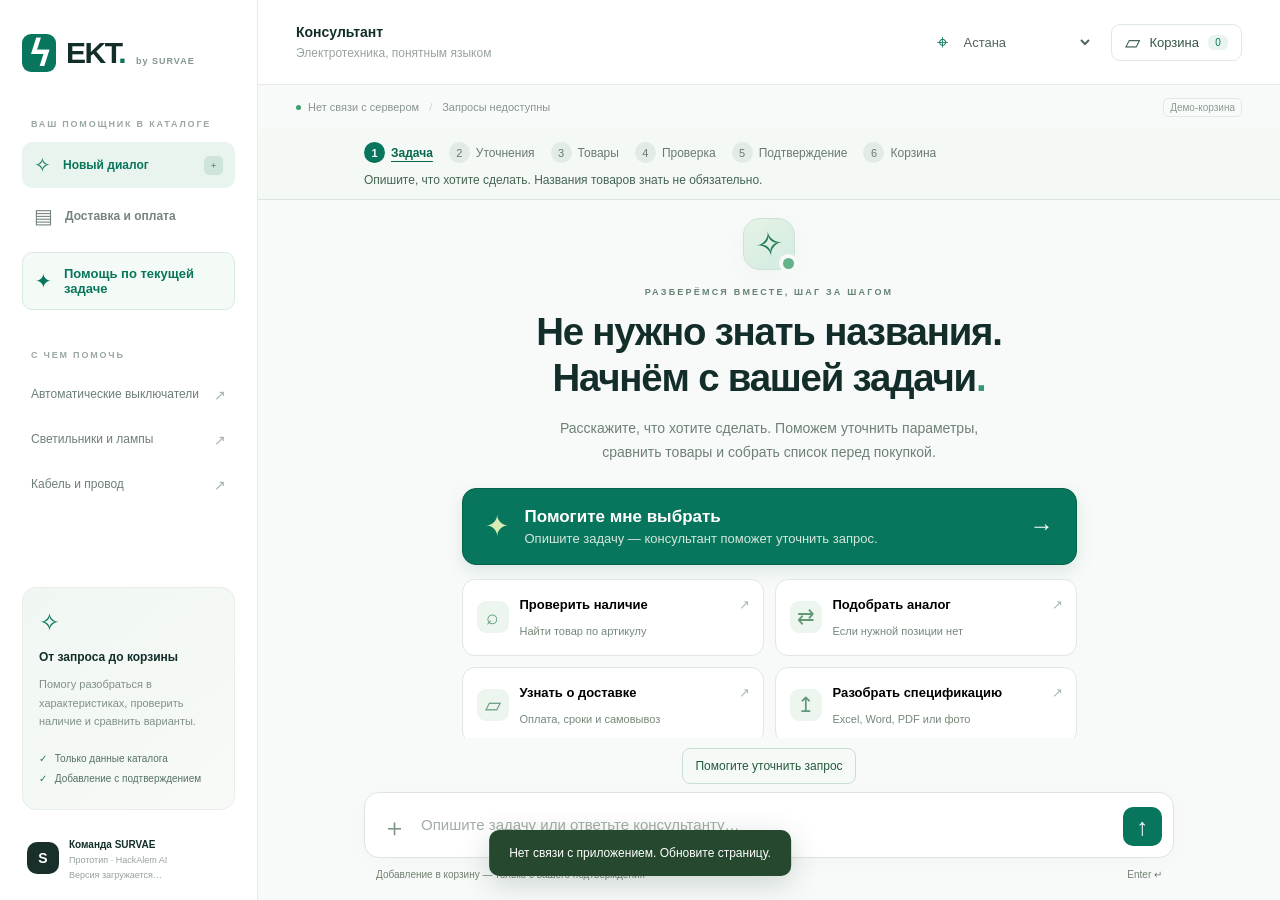
==== commit 92bc9ec6: "fix(frontend): preserve free consultation and use server-only dialogue" ====
--- a/static/index.html
+++ b/static/index.html
@@ -7,7 +7,7 @@
   <div class="sidebar-label">ВАШ ПОМОЩНИК В КАТАЛОГЕ</div>
   <button class="nav-item active" id="new-chat"><span class="nav-icon">✧</span>Новый диалог<span class="nav-badge">＋</span></button>
   <button class="nav-item" data-prompt="Какие условия доставки?"><span class="nav-icon">▤</span>Доставка и оплата</button>
-  <button class="nav-item beginner-nav" data-start-guide><span class="nav-icon">✦</span>Не знаю, что выбрать</button><div class="sidebar-label second-label">С ЧЕМ ПОМОЧЬ</div>
+  <button class="nav-item beginner-nav" data-start-guide><span class="nav-icon">✦</span>Помощь по текущей задаче</button><div class="sidebar-label second-label">С ЧЕМ ПОМОЧЬ</div>
   <button class="side-prompt" data-prompt="Помоги подобрать автоматический выключатель">Автоматические выключатели <span>↗</span></button>
   <button class="side-prompt" data-prompt="Нужна светодиодная лампа">Светильники и лампы <span>↗</span></button>
   <button class="side-prompt" data-prompt="Нужен медный кабель">Кабель и провод <span>↗</span></button>
@@ -24,7 +24,7 @@
       <div class="eyebrow">РАЗБЕРЁМСЯ ВМЕСТЕ, ШАГ ЗА ШАГОМ</div>
       <h1>Не нужно знать названия.<br>Начнём с вашей задачи<span>.</span></h1>
       <p class="hero-subtitle">Расскажите, что хотите сделать. Поможем уточнить параметры,<br class="desktop-br"> сравнить товары и собрать список перед покупкой.</p>
-      <button class="beginner-hero" data-start-guide><span>✦</span><span><strong>Помогите мне выбрать</strong><small>Простые вопросы. Можно ответить «Не знаю».</small></span><b>→</b></button><div class="suggestions">
+      <button class="beginner-hero" data-start-guide><span>✦</span><span><strong>Помогите мне выбрать</strong><small>Опишите задачу — консультант поможет уточнить запрос.</small></span><b>→</b></button><div class="suggestions">
         <button data-suggestion="stock"><span class="tile-icon">⌕</span><strong>Проверить наличие</strong><small id="stock-example">Найти товар по артикулу</small><span class="tile-arrow">↗</span></button>
         <button data-suggestion="analog"><span class="tile-icon">⇄</span><strong>Подобрать аналог</strong><small>Если нужной позиции нет</small><span class="tile-arrow">↗</span></button>
         <button data-prompt="Какие условия доставки в Астану?"><span class="tile-icon">▱</span><strong>Узнать о доставке</strong><small>Оплата, сроки и самовывоз</small><span class="tile-arrow">↗</span></button>
@@ -34,11 +34,10 @@
     </div>
     <div id="messages" class="messages"></div>
   </section>
-  <footer class="composer-area"><section id="selection-bar" class="selection-bar" hidden aria-label="Ваш список покупок"><button id="show-selection" type="button"><span>Ваш список</span><strong id="selection-count">0 позиций</strong></button><span id="selection-total"></span><button id="prepare-selection" class="primary-button" type="button">Проверить набор →</button></section><div id="attachment-pill" class="attachment-pill" hidden></div><form id="chat-form" class="composer"><button type="button" id="attach-button" class="attach-button" aria-label="Прикрепить файл">＋</button><textarea id="message-input" rows="1" placeholder="Например: нужно заменить лампочку, но не знаю какую…" aria-label="Ваш вопрос" maxlength="4000"></textarea><button type="submit" id="send-button" class="send-button" aria-label="Отправить сообщение">↑</button></form><div class="composer-note"><span>Добавление в корзину — только с вашего подтверждения</span><span>Enter ↵</span></div><input type="file" id="file-input" accept=".pdf,.docx,.xlsx,.xls,.jpg,.jpeg,.png,.txt,.csv" hidden></footer>
+  <footer class="composer-area"><button id="help-current" class="context-help" type="button">Помогите уточнить запрос</button><section id="selection-bar" class="selection-bar" hidden aria-label="Ваш список покупок"><button id="show-selection" type="button"><span>Ваш список</span><strong id="selection-count">0 позиций</strong></button><span id="selection-total"></span><button id="prepare-selection" class="primary-button" type="button">Проверить набор →</button></section><div id="attachment-pill" class="attachment-pill" hidden></div><form id="chat-form" class="composer"><button type="button" id="attach-button" class="attach-button" aria-label="Прикрепить файл">＋</button><textarea id="message-input" rows="1" placeholder="Опишите задачу или ответьте консультанту…" aria-label="Ваш вопрос" maxlength="4000"></textarea><button type="submit" id="send-button" class="send-button" aria-label="Отправить сообщение">↑</button></form><div class="composer-note"><span>Добавление в корзину — только с вашего подтверждения</span><span>Enter ↵</span></div><input type="file" id="file-input" accept=".pdf,.docx,.xlsx,.xls,.jpg,.jpeg,.png,.txt,.csv" hidden></footer>
 </main>
 <div class="drawer-backdrop" id="drawer-backdrop" hidden></div>
 <aside id="cart-drawer" class="cart-drawer" role="dialog" aria-modal="true" aria-labelledby="cart-title" hidden><div class="drawer-header"><div><span class="eyebrow">ВАШ ВЫБОР</span><h2 id="cart-title">Корзина</h2></div><button id="close-cart" class="icon-button" aria-label="Закрыть корзину">×</button></div><div class="cart-notice">Демонстрационная корзина · заказы на ekt.kz не оформляются</div><div id="cart-items" class="cart-items"></div><div class="cart-bottom"><div class="cart-total"><span>Итого</span><strong id="cart-total">0 ₸</strong></div><p>Наличие и цена повторно проверяются при добавлении.</p><button id="clear-cart" class="secondary-button">Очистить корзину</button><a href="/cart" class="cart-permalink">Прямая ссылка на эту корзину ↗</a></div></aside>
-<dialog id="context-dialog" aria-labelledby="context-title"><h2 id="context-title">Это новая задача?</h2><p>Сейчас подбираем комплект. Укажите, как использовать ваше сообщение:</p><blockquote id="context-message"></blockquote><button id="context-new" class="primary-button" type="button">Новая задача — начать другой подбор</button><button id="context-continue" class="secondary-button" type="button">Это ответ на уточнение комплекта</button><button id="context-cancel" class="secondary-button" type="button">Вернуться к сообщению</button><p>При новой задаче старый подбор сбросится. Корзина и список покупок сохранятся.</p></dialog>
 <dialog id="selection-dialog" aria-labelledby="selection-title"><div class="selection-heading"><div><span class="eyebrow">ЕЩЁ НЕ В КОРЗИНЕ</span><h2 id="selection-title">Ваш список покупок</h2></div><button type="button" id="close-selection" class="icon-button" aria-label="Закрыть список">×</button></div><p>Измените количество или уберите лишнее. Цены и остатки проверит сервер перед подтверждением.</p><div id="selection-items"></div><button id="prepare-selection-dialog" type="button" class="primary-button">Проверить весь набор</button></dialog><div id="toast" class="toast" role="status" hidden></div>
 <script src="/static/flow.js" defer></script><script src="/static/app.js" defer></script><script src="/static/guide.js" defer></script>
 </body></html>
--- a/static/style.css
+++ b/static/style.css
@@ -31,4 +31,5 @@
 
 .mobile-build-version{display:none}@media(max-width:800px){.mobile-build-version{display:inline;font-size:10px;color:#60746c}}
 
-#context-dialog{border:1px solid #cbded1;border-radius:16px;padding:24px;width:min(500px,calc(100% - 28px));max-height:85dvh;overflow:auto;color:#244336}#context-dialog::backdrop{background:#102a2866}#context-dialog p{font-size:14px;line-height:1.6}#context-dialog blockquote{margin:16px 0;padding:12px;background:#f0f6f1;overflow-wrap:anywhere;white-space:pre-wrap;max-height:20vh;overflow:auto}#context-dialog button{display:block;width:100%;margin-top:10px}
+
+.context-help{display:block;margin:0 auto 8px;padding:6px 12px;border:1px solid #cbded1;border-radius:8px;background:#f5faf6;color:#245a3d;font-size:12px;min-height:36px}.context-help:disabled{opacity:.55;cursor:wait}
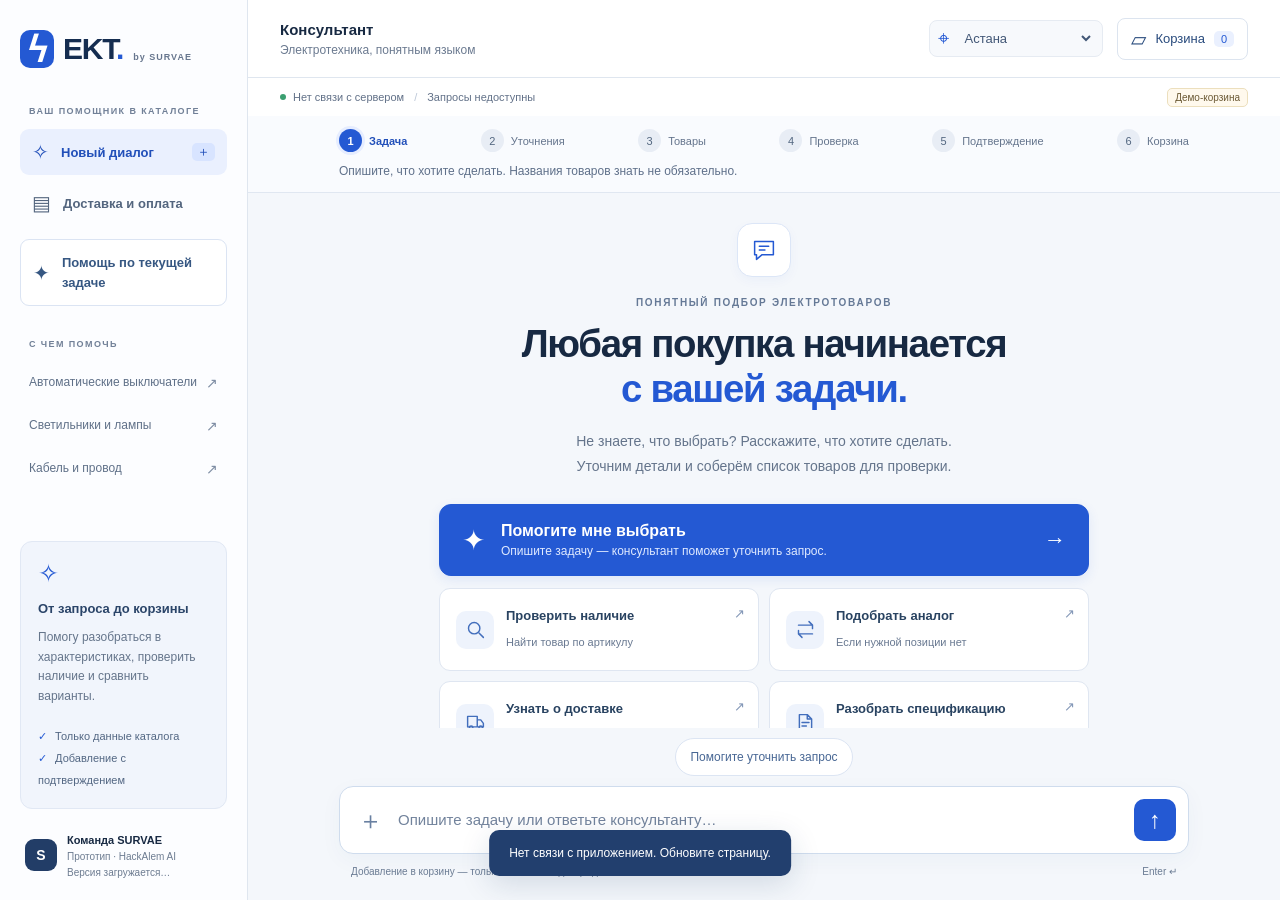
==== commit b905c57c: "style: polish consultation UI with a light blue theme" ====
--- a/static/index.html
+++ b/static/index.html
@@ -1,6 +1,6 @@
 <!doctype html>
 <html lang="ru">
-<head><meta charset="utf-8"><meta name="viewport" content="width=device-width,initial-scale=1"><title>EKT Ассистент · SURVAE</title><link rel="stylesheet" href="/static/style.css"><link rel="stylesheet" href="/static/integration.css"><link rel="icon" href="/static/favicon.svg" type="image/svg+xml"></head>
+<head><meta charset="utf-8"><meta name="viewport" content="width=device-width,initial-scale=1"><meta name="theme-color" content="#f4f7fb"><title>EKT Ассистент · SURVAE</title><link rel="stylesheet" href="/static/style.css"><link rel="stylesheet" href="/static/integration.css"><link rel="stylesheet" href="/static/theme.css"><link rel="icon" href="/static/favicon.svg" type="image/svg+xml"></head>
 <body>
 <aside class="sidebar">
   <a class="brand" href="/" aria-label="EKT Ассистент, главная"><span class="brand-icon">ϟ</span><span>EKT<span class="brand-dot">.</span></span><span class="brand-by">by SURVAE</span></a>
@@ -20,15 +20,15 @@
   <section class="shopping-flow" aria-label="Путь к покупке"><ol id="flow-steps"></ol><p id="flow-hint" role="status">Опишите, что хотите сделать. Названия товаров знать не обязательно.</p></section>
   <section id="conversation" class="conversation" aria-label="Диалог с консультантом" aria-live="polite">
     <div id="welcome" class="welcome">
-      <div class="hero-symbol"><span>✧</span><i></i></div>
-      <div class="eyebrow">РАЗБЕРЁМСЯ ВМЕСТЕ, ШАГ ЗА ШАГОМ</div>
-      <h1>Не нужно знать названия.<br>Начнём с вашей задачи<span>.</span></h1>
-      <p class="hero-subtitle">Расскажите, что хотите сделать. Поможем уточнить параметры,<br class="desktop-br"> сравнить товары и собрать список перед покупкой.</p>
+      <div class="hero-symbol" aria-hidden="true"><svg viewBox="0 0 32 32" fill="none" stroke="currentColor" stroke-width="1.6" stroke-linecap="round" stroke-linejoin="round"><path d="M6 7h20v14H14l-6 5v-5H6z"/><path d="M11 12h10M11 16h6"/></svg></div>
+      <div class="eyebrow">ПОНЯТНЫЙ ПОДБОР ЭЛЕКТРОТОВАРОВ</div>
+      <h1>Любая покупка начинается<br><span>с вашей задачи.</span></h1>
+      <p class="hero-subtitle">Не знаете, что выбрать? Расскажите, что хотите сделать.<br class="desktop-br"> Уточним детали и соберём список товаров для проверки.</p>
       <button class="beginner-hero" data-start-guide><span>✦</span><span><strong>Помогите мне выбрать</strong><small>Опишите задачу — консультант поможет уточнить запрос.</small></span><b>→</b></button><div class="suggestions">
-        <button data-suggestion="stock"><span class="tile-icon">⌕</span><strong>Проверить наличие</strong><small id="stock-example">Найти товар по артикулу</small><span class="tile-arrow">↗</span></button>
-        <button data-suggestion="analog"><span class="tile-icon">⇄</span><strong>Подобрать аналог</strong><small>Если нужной позиции нет</small><span class="tile-arrow">↗</span></button>
-        <button data-prompt="Какие условия доставки в Астану?"><span class="tile-icon">▱</span><strong>Узнать о доставке</strong><small>Оплата, сроки и самовывоз</small><span class="tile-arrow">↗</span></button>
-        <button id="upload-tile"><span class="tile-icon">↥</span><strong>Разобрать спецификацию</strong><small>Excel, Word, PDF или фото</small><span class="tile-arrow">↗</span></button>
+        <button data-suggestion="stock"><span class="tile-icon" aria-hidden="true"><svg viewBox="0 0 24 24"><circle cx="10.5" cy="10.5" r="6.5"/><path d="m16 16 5 5"/></svg></span><strong>Проверить наличие</strong><small id="stock-example">Найти товар по артикулу</small><span class="tile-arrow" aria-hidden="true">↗</span></button>
+        <button data-suggestion="analog"><span class="tile-icon" aria-hidden="true"><svg viewBox="0 0 24 24"><path d="M4 7h16l-4-4M20 17H4l4 4M20 7v4M4 17v-4"/></svg></span><strong>Подобрать аналог</strong><small>Если нужной позиции нет</small><span class="tile-arrow" aria-hidden="true">↗</span></button>
+        <button data-prompt="Какие условия доставки в Астану?"><span class="tile-icon" aria-hidden="true"><svg viewBox="0 0 24 24"><path d="M3 5h11v12H3zM14 9h4l3 4v4h-7"/><circle cx="7" cy="18" r="2"/><circle cx="18" cy="18" r="2"/></svg></span><strong>Узнать о доставке</strong><small>Оплата, сроки и самовывоз</small><span class="tile-arrow" aria-hidden="true">↗</span></button>
+        <button id="upload-tile"><span class="tile-icon" aria-hidden="true"><svg viewBox="0 0 24 24"><path d="M14 3H5v18h14V8zM14 3v5h5M8 12h8M8 16h5"/></svg></span><strong>Разобрать спецификацию</strong><small>Excel, Word, PDF или фото</small><span class="tile-arrow" aria-hidden="true">↗</span></button>
       </div>
       <div class="welcome-foot"><span class="tiny-shield">◇</span> Цены и наличие проверяются по данным каталога</div>
     </div>
--- a/static/theme.css
+++ b/static/theme.css
@@ -0,0 +1,276 @@
+/* Visual layer for the consultation page. API and chat behaviour stay in app.js. */
+:root {
+  --green: #2459d3;
+  --dark: #172942;
+  --muted: #64748b;
+  --border: #dfe6ef;
+  --bg: #f4f7fb;
+  --pale: #eaf0fe;
+  --shadow: 0 8px 24px #203b6810;
+  font-family: "Segoe UI", -apple-system, BlinkMacSystemFont, sans-serif;
+}
+
+button, a, input, select, textarea { transition: background .16s, border-color .16s, box-shadow .16s, color .16s; }
+button:focus-visible, a:focus-visible, input:focus-visible, select:focus-visible, textarea:focus-visible {
+  outline: 3px solid #7aa2ff;
+  outline-offset: 3px;
+}
+button:disabled { cursor: not-allowed; }
+.sidebar { width: 248px; padding: 30px 20px 22px; background: #fcfdff; border-color: var(--border); overflow-y: auto; }
+.brand { gap: 9px; color: #152d50; letter-spacing: -1.2px; }
+.brand-icon { background: #2459d3; border-radius: 10px; }
+.brand-by { color: #67768e; letter-spacing: 1px; }
+.sidebar-label { margin-top: 38px; color: #718097; font-size: 9px; letter-spacing: 1.4px; }
+.nav-item { min-height: 46px; color: #53657e; border-radius: 9px; font-size: 13px; }
+.nav-item.active { background: #eaf0fe; color: #214fb9; }
+.nav-badge { background: #d8e4ff; color: #214fb9; font-size: 13px; padding: 0 5px; }
+.nav-item:hover, .side-prompt:hover { background: #edf2fa; }
+.beginner-nav { border: 1px solid #dbe4f3; background: #fff; color: #365782; line-height: 1.5; }
+.second-label { margin-top: 28px; }
+.side-prompt { color: #5f7088; font-size: 12px; padding-block: 11px; }
+.side-prompt span { color: #7d8ca3; }
+.assurance { background: #f1f5fc; border: 1px solid #e1e8f4; padding: 17px; border-radius: 12px; }
+.small-spark { color: #2459d3; }
+.assurance h3 { font-size: 13px; color: #2b4569; }
+.assurance p { font-size: 12px; color: #65758b; line-height: 1.65; }
+.assurance-line { color: #536783; font-size: 11px; }
+.assurance-line span { color: #2459d3; }
+.team-mark { background: #223d67; border-radius: 9px; }
+.sidebar-bottom { margin-top: 22px; }
+.sidebar-bottom strong { font-size: 11px; }
+.sidebar-bottom small { font-size: 10px; color: #6d7c91; }
+
+.workspace { width: calc(100% - 248px); margin-left: 248px; }
+.topbar { height: 78px; padding-inline: 32px; border-color: var(--border); }
+.page-title { font-size: 15px; font-weight: 650; }
+.page-title small { color: #6b7a90; font-size: 12px; margin-top: 5px; }
+.top-actions { gap: 14px; }
+.city-select { background: #f7f9fc; border: 1px solid #e6ebf2; border-radius: 8px; padding: 3px 8px; }
+.city-select select { color: #425776; font-size: 13px; }
+.cart-button { min-height: 42px; border-color: #dce4ef; color: #294b7d; border-radius: 8px; }
+#cart-count { background: #eaf0fe; color: #2459d3; font-size: 11px; border-radius: 5px; }
+.connection-bar { min-height: 38px; height: auto; padding: 8px 32px; color: #627188; font-size: 11px; background: #fff; }
+.connection-bar i { width: 6px; height: 6px; flex-shrink: 0; }
+.demo-cart-label { color: #6c5a35; background: #fff9ed; border-color: #ecdfbd; font-size: 10px; padding: 3px 7px; }
+.bar-divider { color: #bcc7d7; }
+.shopping-flow { padding: 13px 32px 12px; border-color: #e0e7f1; background: #f9fbfe; }
+.shopping-flow ol { gap: 0; justify-content: space-between; max-width: 850px; }
+.shopping-flow li { color: #65758d; font-size: 11px; gap: 7px; position: relative; }
+.shopping-flow li > span { background: #e8edf5; color: #536780; width: 23px; height: 23px; }
+.shopping-flow li.current { color: #214fb9; text-decoration: none; }
+.shopping-flow li.current > span { background: #2459d3; color: white; box-shadow: 0 0 0 3px #e6edff; }
+.shopping-flow li.done > span { color: #34599c; background: #e1eafb; }
+.shopping-flow p { max-width: 850px; color: #5f708a; margin-top: 10px; }
+.conversation { padding: 0 32px 26px; scrollbar-width: thin; scrollbar-color: #c7d2e4 transparent; }
+.welcome { max-width: 760px; margin: 30px auto 20px; }
+.hero-symbol { width: 54px; height: 54px; border-radius: 15px; background: #fff; border: 1px solid #dce6f7; color: #2459d3; box-shadow: 0 4px 12px #2459d30a; margin-bottom: 20px; }
+.hero-symbol svg { width: 30px; height: 30px; }
+.eyebrow { color: #657996; font-size: 10px; font-weight: 650; letter-spacing: 1.7px; }
+.welcome h1 { font-size: clamp(29px, 3vw, 42px); line-height: 1.18; letter-spacing: -1.3px; font-weight: 650; margin: 13px 0 17px; }
+.welcome h1 > span { color: #2459d3; }
+.hero-subtitle { font-size: 14px; color: #64748b; line-height: 1.8; }
+.beginner-hero { max-width: 650px; margin-top: 25px; background: #2459d3; border: 1px solid #2459d3; border-radius: 12px; padding: 17px 22px; box-shadow: 0 4px 12px #2459d31a; }
+.beginner-hero:hover { background: #1949b9; border-color: #1949b9; }
+.beginner-hero > span:first-child { color: #fff; font-size: 28px; }
+.beginner-hero strong { font-size: 16px; }
+.beginner-hero small { color: #e0eaff; font-size: 12px; }
+.beginner-hero b { font-size: 22px; }
+.suggestions { max-width: 650px; gap: 10px; margin: 12px auto 19px; }
+.suggestions button { min-height: 83px; padding: 16px; border-color: #dfe6f1; border-radius: 11px; grid-template-columns: 38px 1fr; gap: 0 12px; box-shadow: none; }
+.suggestions button:hover { background: #fff; border-color: #a5bfee; box-shadow: 0 4px 14px #294b7d0d; transform: none; }
+.tile-icon { width: 38px; height: 38px; border-radius: 10px; color: #426ebc; background: #eef3fc; }
+.tile-icon svg { width: 21px; height: 21px; fill: none; stroke: currentColor; stroke-width: 1.65; stroke-linecap: round; stroke-linejoin: round; }
+.suggestions strong { font-size: 13px; color: #294361; font-weight: 600; }
+.suggestions small { font-size: 11px; color: #697991; margin-top: 5px; line-height: 1.5; }
+.tile-arrow { color: #8296b6; }
+.welcome-foot { color: #6b7c93; font-size: 11px; }
+.tiny-shield { color: #5378b8; }
+
+.messages { max-width: 850px; margin-top: 24px; }
+.message { margin: 22px 0; }
+.message.assistant { padding: 22px; border: 1px solid #e0e7f1; background: #fff; border-radius: 4px 16px 16px; box-shadow: 0 2px 5px #223d6703; }
+.assistant-label { color: #476082; font-size: 12px; margin-bottom: 13px; gap: 9px; }
+.assistant-avatar { background: #edf2fe; border: 1px solid #dce6fc; color: #2459d3; width: 28px; height: 28px; border-radius: 8px; }
+.message-text { color: #31445e; font-size: 15px; line-height: 1.8; }
+.user-bubble { background: #e9effc; color: #263f67; border-color: #dbe5f7; padding: 13px 18px; border-radius: 16px 16px 4px 16px; font-size: 15px; }
+.engine-note { color: #805c23; background: #fff8e9; border-left: 3px solid #ddbb73; padding: 9px 12px; border-radius: 4px; margin-top: 12px; }
+.guide-choice { background: #f5f8ff; border-color: #cedcf7; color: #315a9e; border-radius: 8px; }
+.guide-choice:hover { background: #eaf0fe; border-color: #9fb8e5; }
+.guide-choice:disabled { color: #687b96; background: #f4f6fa; border-color: #e0e6ef; opacity: .65; }
+.product-grid { margin-top: 20px; gap: 14px; }
+.product-card { border-color: #dfe6ef; border-radius: 12px; box-shadow: 0 2px 5px #223d6705; }
+.product-top { padding: 17px 16px 12px; gap: 12px; }
+.product-picture { background: #f1f5fb; color: #6989b6; border: 1px solid #e6edf6; width: 54px; height: 60px; }
+.sku { color: #6c7e95; letter-spacing: .5px; font-size: 10px; }
+.product-card h3 { font-size: 14px; font-weight: 650; color: #253d5c; line-height: 1.55; }
+.product-attributes { margin-inline: 16px; font-size: 12px; }
+.attribute-row { border-color: #edf1f7; padding-block: 8px; }
+.attribute-row span { color: #6d7c90; }
+.attribute-row strong { color: #3d5470; }
+.stock-line { margin-inline: 16px; color: #237448; font-size: 12px; }
+.stock-line.empty { color: #876831; }
+.card-links { margin-inline: 16px; }
+.card-links a { font-size: 11px; color: #315eae; }
+.certificate-missing { color: #6c7b90; }
+.card-reason { background: #f0f5fe; color: #476591; }
+.card-warning { color: #85622b; background: #fff8eb; }
+.product-footer { background: #fafcff; border-color: #e8edf5; padding: 14px 16px; gap: 12px; }
+.price { color: #1a355b; font-size: 22px; font-variant-numeric: tabular-nums; }
+.price small { font-size: 10px; color: #6a7d96; line-height: 1.4; }
+.qty { border-color: #d5e0ef; color: #36567e; min-height: 42px; width: 62px; border-radius: 8px; }
+.add-button { background: #eaf0ff; border-color: #d2dffa; color: #2455bb; min-height: 42px; font-size: 12px; padding-inline: 12px; border-radius: 8px; }
+.add-button:hover { background: #dce7ff; }
+.section-caption { color: #526c91; }
+.kit-summary { background: #f7faff; border-color: #d8e4f6; padding: 20px; border-radius: 12px; }
+.kit-summary h3, .kit-summary h4 { color: #2f4d77; }
+.kit-purpose { border-color: #e0e8f4; }
+.kit-purpose p { color: #607590; }
+.kit-check { color: #2b6950; }
+.proposal { background: #f4f7ff; border: 1px solid #b9cef4; border-top: 3px solid #4778d5; padding: 22px; border-radius: 12px; }
+.proposal h3 { color: #294b7d; font-size: 18px; }
+.proposal-city, .proposal-note { color: #5d7292; }
+.proposal-line { border-color: #dce5f4; color: #3c5474; }
+.proposal-total { color: #243f69; padding-top: 3px; font-size: 17px; }
+.primary-button { background: #2459d3; min-height: 44px; border-radius: 8px; }
+.primary-button:hover:not(:disabled) { background: #1949b9; }
+.secondary-button { border-color: #d5dfed; color: #506686; min-height: 44px; }
+.secondary-button:hover:not(:disabled) { background: #f4f7fc; }
+.cart-link { color: #315eae; background: #eaf0fe; }
+
+.composer-area { padding: 10px 32px 20px; background: var(--bg); }
+.context-help { max-width: 850px; margin-bottom: 10px; padding: 8px 14px; min-height: 38px; background: #fff; border-color: #dce5f3; color: #486794; border-radius: 20px; font-size: 12px; }
+.context-help:hover:not(:disabled) { background: #edf3ff; border-color: #b9cdf0; }
+.composer { max-width: 850px; padding: 12px; border: 1px solid #cfdced; border-radius: 14px; box-shadow: 0 6px 22px #264f8a0a; gap: 12px; }
+.composer:focus-within { border-color: #7098ec; box-shadow: 0 0 0 3px #e3ebfc, 0 6px 22px #264f8a08; }
+.composer textarea { padding: 9px 0; font-size: 15px; color: #233e65; }
+.composer textarea::placeholder { color: #72839c; }
+.attach-button { color: #6980a1; height: 42px; width: 34px; flex-shrink: 0; }
+.send-button { background: #2459d3; width: 42px; height: 42px; flex-shrink: 0; border-radius: 10px; }
+.send-button:hover { background: #1949b9; }
+.composer-note { max-width: 826px; color: #6b7c94; font-size: 10px; margin-top: 10px; line-height: 1.6; }
+.selection-bar { max-width: 850px; background: #eaf0fe; border-color: #cadbf8; padding: 12px; }
+.selection-bar > #show-selection { color: #35578e; }
+.selection-detail, #selection-dialog > p { color: #647895; }
+.selection-item { border-color: #e1e8f3; }
+#selection-dialog { border-color: #dbe4f1; box-shadow: 0 20px 60px #192f4d26; }
+.attachment-pill { background: #e9f0fe; color: #315eae; }
+.attachment-pill button { color: #315eae; }
+.thinking { color: #526f9f; background: #eaf0fc; padding: 12px 17px; width: fit-content; border-radius: 10px; }
+.error-message { background: #fff5ec; color: #92471f; border: 1px solid #f0d3bf; }
+.toast { background: #223f6e; box-shadow: 0 8px 30px #17365d26; }
+.cart-drawer { padding: 28px; box-shadow: -12px 0 40px #162c4e12; }
+.drawer-header h2 { color: #243e65; }
+.icon-button { background: #f0f4fa; color: #526c90; width: 38px; height: 38px; }
+.cart-notice { color: #806934; background: #fff9ec; border: 1px solid #ede1c4; }
+.cart-line-details { color: #627897; }
+.cart-bottom > p, .empty-cart { color: #677b98; }
+.empty-cart > span { color: #99b3d9; }
+.remove-item { color: #876044; }
+.cart-permalink { color: #315eae; }
+.mobile-build-version { color: #61758f; }
+
+@media (min-width: 801px) and (max-height: 800px) {
+  .topbar { height: 65px; }
+  .connection-bar { min-height: 32px; padding-block: 6px; }
+  .shopping-flow { padding-block: 10px; }
+  .shopping-flow p { margin-top: 6px; }
+  .welcome { margin-top: 14px; margin-bottom: 8px; }
+  .hero-symbol { display: none; }
+  .welcome h1 { font-size: 30px; margin-block: 9px; }
+  .hero-subtitle { font-size: 13px; line-height: 1.6; }
+  .beginner-hero { padding-block: 12px; margin-top: 15px; }
+  .suggestions { margin-block: 9px 12px; gap: 8px; }
+  .suggestions button { min-height: 64px; padding-block: 11px; }
+  .composer-area { padding-block: 8px 12px; }
+  .composer { padding: 9px 12px; }
+  .context-help { margin-bottom: 7px; min-height: 34px; padding-block: 6px; }
+  .sidebar-label { margin-top: 28px; }
+  .assurance { display: none; }
+  .sidebar-bottom { margin-top: auto; padding-top: 20px; }
+}
+@media (max-width: 1100px) and (min-width: 801px) {
+  .sidebar { width: 224px; padding-inline: 16px; }
+  .workspace { width: calc(100% - 224px); margin-left: 224px; }
+  .topbar, .connection-bar, .shopping-flow { padding-inline: 24px; }
+  .conversation { padding-inline: 24px; }
+  .composer-area { padding-inline: 24px; }
+  .product-grid { grid-template-columns: 1fr; }
+}
+@media (max-width: 800px) {
+  .workspace { width: 100%; margin-left: 0; }
+  .topbar { height: 70px; padding-inline: 18px; }
+  .connection-bar { padding-inline: 18px; }
+  .conversation { padding-inline: 18px; }
+  .composer-area { padding: 10px 18px max(14px, env(safe-area-inset-bottom)); }
+  .shopping-flow { padding-inline: 18px; }
+  .welcome { margin-top: 25px; }
+  .welcome h1 { font-size: 34px; }
+  .mobile-logo { background: #2459d3; }
+  .composer textarea { font-size: 16px; }
+  .message.assistant { padding: 18px; }
+}
+@media (max-width: 600px) {
+  .shopping-flow { padding-block: 10px; }
+  .shopping-flow ol { gap: 9px 6px; }
+  .shopping-flow li { font-size: 10px; gap: 5px; }
+  .shopping-flow li > span { width: 19px; height: 19px; font-size: 10px; }
+  .shopping-flow p { font-size: 11px; margin-top: 9px; }
+  .product-grid { grid-template-columns: 1fr; }
+}
+@media (max-width: 520px) {
+  .topbar { padding-inline: 14px; height: 65px; gap: 8px; }
+  .page-title { font-size: 13px; gap: 8px; }
+  .page-title small { font-size: 10px; max-width: 145px; line-height: 1.3; }
+  .mobile-logo { width: 27px; height: 32px; flex-shrink: 0; }
+  .top-actions { gap: 6px; }
+  .city-select { padding: 2px 4px; }
+  .city-select > span { display: none; }
+  .city-select select { width: 75px; font-size: 12px; min-height: 34px; }
+  .cart-button { padding: 8px; min-height: 40px; }
+  .connection-bar { padding: 7px 14px; min-height: 36px; gap: 6px; font-size: 10px; }
+  .demo-cart-label { display: inline; font-size: 9px; padding: 2px 5px; }
+  .connection-bar > div { gap: 5px; }
+  #ai-status { max-width: none; overflow: visible; white-space: normal; }
+  .shopping-flow { padding-inline: 14px; }
+  .conversation { padding: 0 12px 18px; }
+  .welcome { margin-top: 22px; }
+  .hero-symbol { width: 46px; height: 46px; margin-bottom: 17px; }
+  .eyebrow { font-size: 8px; letter-spacing: 1.25px; }
+  .welcome h1 { font-size: 29px; letter-spacing: -.9px; line-height: 1.22; }
+  .hero-subtitle { font-size: 13px; max-width: 330px; padding-inline: 5px; }
+  .beginner-hero { padding: 15px; gap: 11px; margin-top: 21px; }
+  .beginner-hero strong { font-size: 15px; }
+  .beginner-hero small { font-size: 11px; line-height: 1.6; }
+  .suggestions { gap: 8px; margin-block: 10px 16px; }
+  .suggestions button { padding: 14px 12px; min-height: 135px; }
+  .tile-icon { width: 32px; height: 32px; margin-bottom: 12px; }
+  .tile-icon svg { width: 19px; height: 19px; }
+  .suggestions strong { font-size: 12px; padding-right: 0; line-height: 1.5; }
+  .suggestions small { font-size: 11px; line-height: 1.5; }
+  .welcome-foot { font-size: 10px; line-height: 1.6; }
+  .messages { margin-top: 16px; }
+  .message { margin-block: 16px; }
+  .message.assistant { padding: 15px 12px; border-radius: 4px 12px 12px; }
+  .user-bubble { padding: 12px 15px; max-width: 94%; }
+  .message-text, .user-bubble { font-size: 14px; }
+  .product-top { padding: 14px 12px 10px; gap: 10px; }
+  .product-picture { width: 45px; height: 53px; }
+  .product-card h3 { font-size: 13px; }
+  .product-attributes, .stock-line, .card-links { margin-inline: 12px; }
+  .product-footer { padding: 12px; flex-wrap: wrap; gap: 10px; }
+  .price { font-size: 21px; }
+  .price small { font-size: 9px; }
+  .product-add { gap: 6px; }
+  .qty { width: 55px; }
+  .add-button { padding-inline: 10px; }
+  .proposal { padding: 16px 13px; }
+  .proposal-buttons button { padding-inline: 10px; font-size: 13px; }
+  .kit-summary { padding: 14px; }
+  .composer-area { padding-inline: 12px; }
+  .context-help { margin-bottom: 8px; padding: 7px 12px; min-height: 36px; }
+  .composer { padding: 9px; gap: 7px; border-radius: 12px; }
+  .composer-note { font-size: 9px; padding-inline: 3px; }
+  .selection-bar { padding: 9px; flex-wrap: wrap; }
+  .selection-bar > .primary-button { margin-left: auto; font-size: 12px; }
+  .cart-drawer { padding: 22px; }
+}
